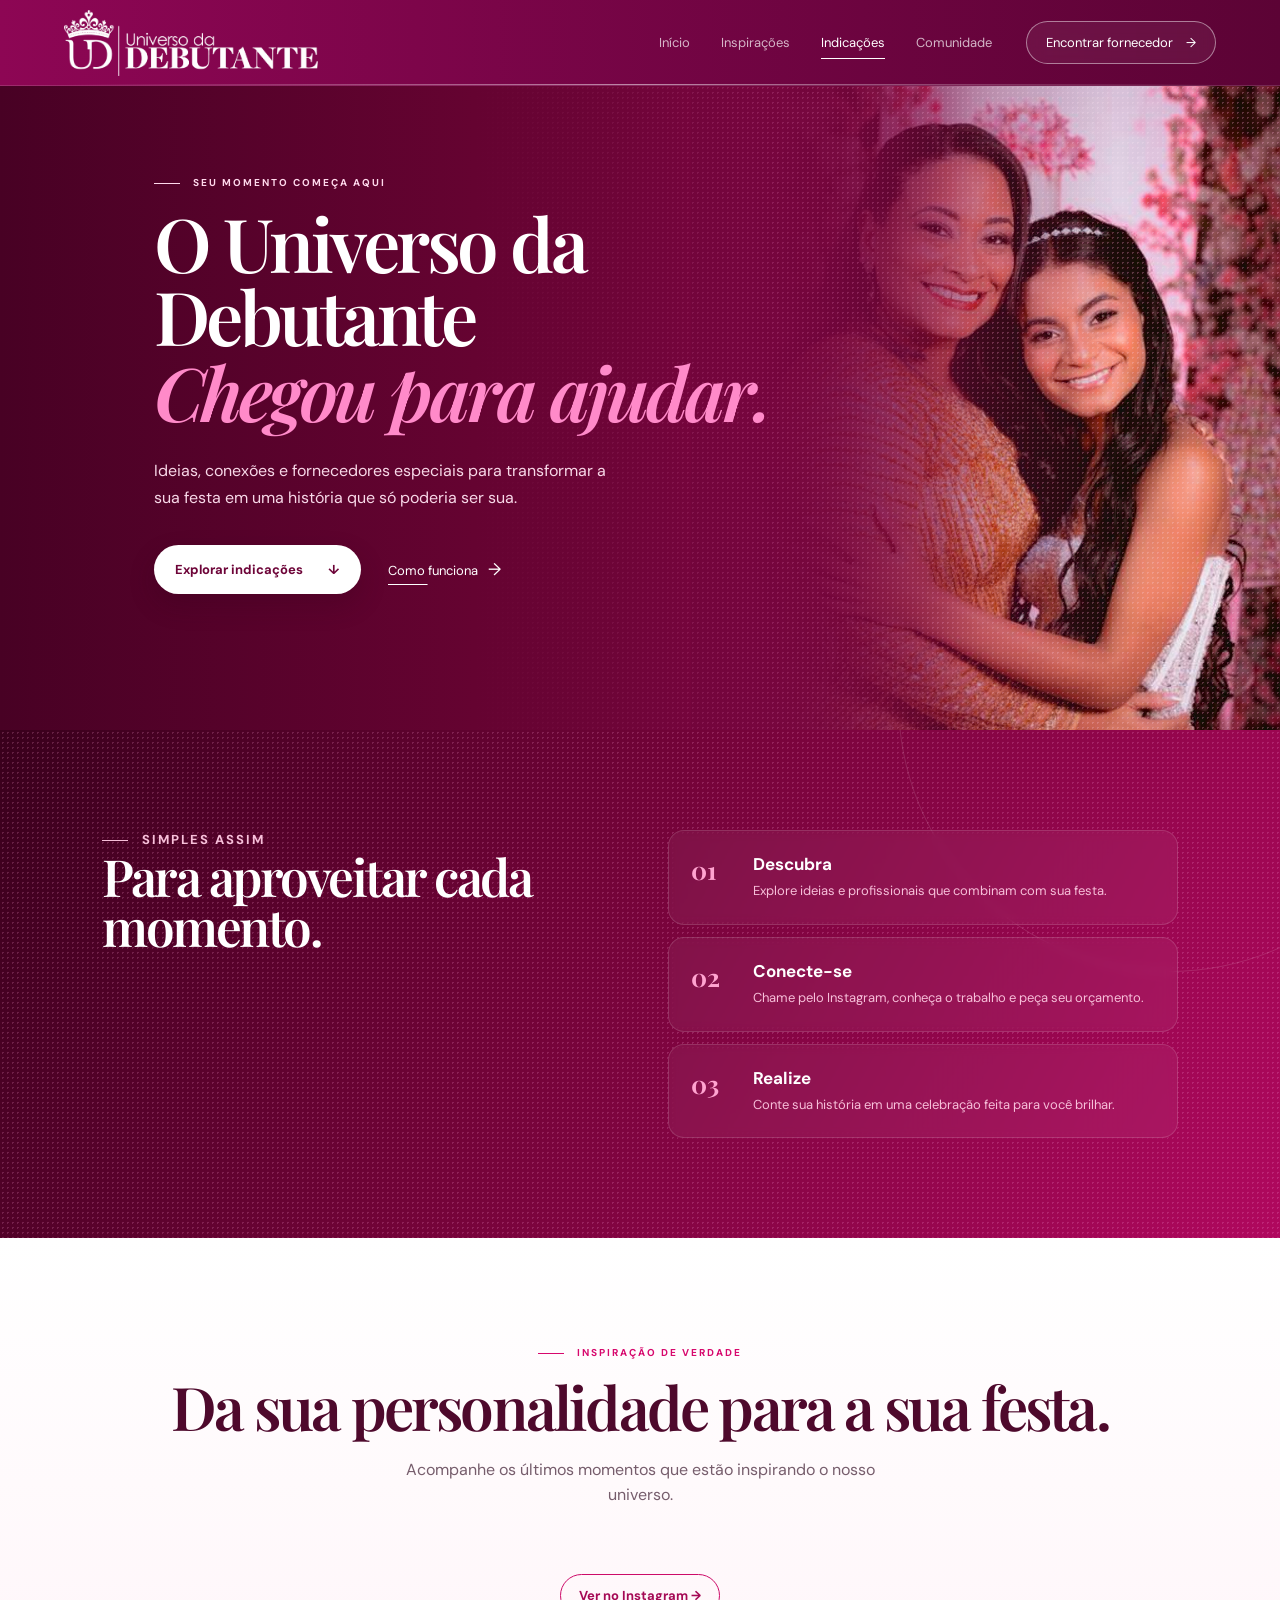
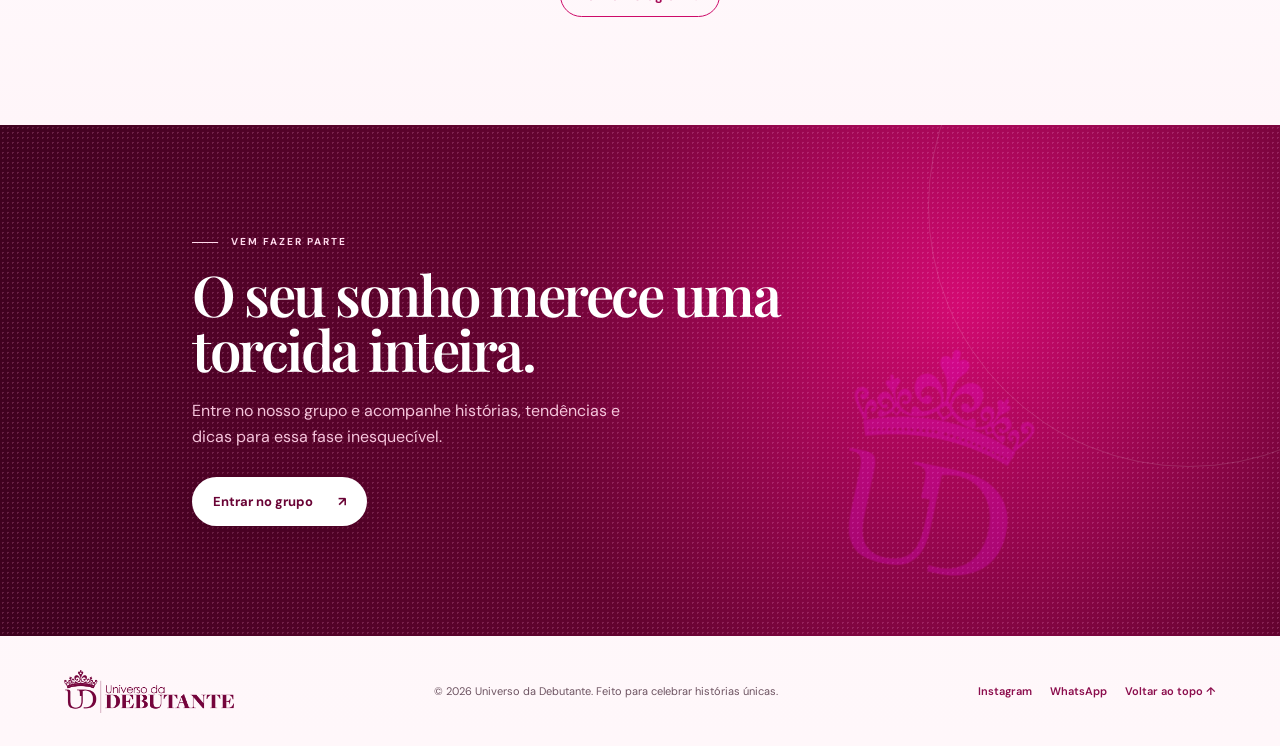
==== index.html @ 63e98a69 "Leave description blank instead of repeating the benefit text Suppliers without a filled-in Descriçã" ====
<!doctype html>
<html lang="pt-BR">
  <head>
    <meta charset="UTF-8" />
    <meta name="viewport" content="width=device-width, initial-scale=1.0" />
    <meta name="description" content="O lugar para planejar, celebrar e viver seus 15 anos." />
    <title>Universo da Debutante | Seus 15 do seu jeito</title>
    <link rel="preconnect" href="https://fonts.googleapis.com" />
    <link rel="preconnect" href="https://fonts.gstatic.com" crossorigin />
    <link href="https://fonts.googleapis.com/css2?family=DM+Sans:wght@400;500;600;700&family=Playfair+Display:ital,wght@0,600;0,700;1,600&display=swap" rel="stylesheet" />
    <link rel="stylesheet" href="style.css?v=2" />
    <link rel="stylesheet" href="cards.css" />
    <link rel="stylesheet" href="logos.css" />
    <link rel="stylesheet" href="card-refinement.css" />
    <link rel="stylesheet" href="card-fix.css" />
    <link rel="stylesheet" href="brand-logo.css?v=2" />
    <link rel="stylesheet" href="hero-photo.css" />
    <link rel="stylesheet" href="hero-photo-refinement.css" />
    <link rel="stylesheet" href="hero-photo-blend.css" />
    <link rel="stylesheet" href="supplier-seals.css?v=4" />
    <link rel="stylesheet" href="enhancements.css?v=1" />
    <link rel="stylesheet" href="modern.css?v=1" />
    <link rel="stylesheet" href="access-gate.css?v=2" />
    <link rel="stylesheet" href="mobile-fix.css?v=2" />
  </head>
  <body>
    <header class="topbar">
      <a class="brand brand-image" href="#inicio" aria-label="Universo da Debutante - início"><img src="assets/brand/logo-header.png" alt="Universo da Debutante" /></a>
      <button class="menu-button" aria-label="Abrir menu" aria-expanded="false">☰</button>
      <nav aria-label="Navegação principal">
        <a href="#inicio">Início</a><a href="#inspiracoes">Inspirações</a><a class="active" href="#indicacoes">Indicações</a><a href="#comunidade">Comunidade</a>
      </nav>
      <a class="header-cta" href="#indicacoes">Encontrar fornecedor <span>→</span></a>
    </header>

    <main>
      <section id="inicio" class="hero">
        <div class="hero-glow glow-one"></div><div class="hero-glow glow-two"></div>
        <div class="hero-copy">
          <p class="eyebrow" data-text="Selo acima do título"><span></span> seu momento começa aqui</p>
          <h1><span data-text="Título principal">O Universo da Debutante</span> <em data-text="Destaque do título">Chegou para ajudar.</em></h1>
          <p class="hero-text" data-text="Subtítulo">Ideias, conexões e fornecedores especiais para transformar a sua festa em uma história que só poderia ser sua.</p>
          <div class="hero-actions"><a class="button button-light" href="#indicacoes" data-text="Botão principal">Explorar indicações <span>↓</span></a><a class="text-link" href="#como-funciona" data-text="Link secundário">Como funciona <span>→</span></a></div>
        </div>
        <div class="hero-photo" role="img" aria-label="Debutante em sua celebração de 15 anos"></div>
      </section>

      <section id="indicacoes" class="directory section">
        <div class="section-heading"><p class="eyebrow pink" data-text="Selo indicações"><span></span> indicações especiais</p><h2 data-text="Título de indicações">Seu Dream Team começa aqui.</h2></div>
        <p class="section-intro" data-text="Subtítulo de indicações">Uma curadoria feita com o carinho de quem sabe que cada detalhe importa no seu grande dia.</p>
        <div class="directory-tools">
          <label class="search"><span>⌕</span><input id="search" type="search" data-placeholder="Texto de busca" placeholder="Busque por serviço ou fornecedor" /></label>
          <div class="filter-wrap"><button id="filterToggle" class="filter-button" type="button" aria-expanded="false">Filtrar <span>⌄</span></button><div id="filters" class="filters" aria-label="Filtros de categorias"></div></div>
        </div>
        <div class="results-bar"><span id="resultCount">0 fornecedores encontrados</span><button id="clearFilters" type="button">Limpar filtros</button></div>
        <div id="supplierGrid" class="supplier-grid"></div>
        <div id="emptyState" class="empty-state" hidden><span>♡</span><h3>Nenhum fornecedor por aqui</h3><p>Tente outra busca ou retire os filtros.</p></div>
      </section>

      <section id="como-funciona" class="how section-dark">
        <div><p class="eyebrow" data-text="Selo como funciona"><span></span> simples assim</p><h2 data-text="Título como funciona">Para aproveitar cada momento.</h2></div>
        <ol><li><b>01</b><div><h3 data-text="Passo 1 título">Descubra</h3><p data-text="Passo 1 texto">Explore ideias e profissionais que combinam com sua festa.</p></div></li><li><b>02</b><div><h3 data-text="Passo 2 título">Conecte-se</h3><p data-text="Passo 2 texto">Chame pelo Instagram, conheça o trabalho e peça seu orçamento.</p></div></li><li><b>03</b><div><h3 data-text="Passo 3 título">Realize</h3><p data-text="Passo 3 texto">Conte sua história em uma celebração feita para você brilhar.</p></div></li></ol>
      </section>

      <section id="inspiracoes" class="inspiration section"><p class="eyebrow pink" data-text="Selo inspirações"><span></span> inspiração de verdade</p><h2 data-text="Título inspirações">Da sua personalidade para a sua festa.</h2><p class="instagram-note" data-text="Texto inspirações">Acompanhe os últimos momentos que estão inspirando o nosso universo.</p><div id="instagramFeed" class="instagram-feed" aria-live="polite"></div><a class="instagram-follow" data-link="Instagram URL" href="https://instagram.com/universodadebutante" target="_blank" rel="noreferrer" data-text="Botão inspirações">Ver no Instagram →</a></section>

      <section id="comunidade" class="community"><div><p class="eyebrow" data-text="Selo comunidade"><span></span> vem fazer parte</p><h2 data-text="Título comunidade">O seu sonho merece uma torcida inteira.</h2><p data-text="Texto comunidade">Entre no nosso grupo e acompanhe histórias, tendências e dicas para essa fase inesquecível.</p><a class="button button-light" data-link="Link do grupo" href="https://chat.whatsapp.com/KUmp4EJz16D79jWaVx7EZL" target="_blank" rel="noreferrer" data-text="Botão comunidade">Entrar no grupo <span>↗</span></a></div><div class="community-mark"><img src="assets/brand/ud-symbol.png" alt="UD" /></div></section>
    </main>
    <footer><a class="brand brand-image-footer" href="#inicio"><img src="assets/brand/logo-dark.png" alt="Universo da Debutante" /></a><p data-text="Texto rodapé">© 2026 Universo da Debutante. Feito para celebrar histórias únicas.</p><div class="footer-contact"><a data-link="Instagram URL" href="https://instagram.com/universodadebutante" target="_blank" rel="noreferrer">Instagram</a><a data-link="WhatsApp contato" href="#" target="_blank" rel="noreferrer">WhatsApp</a><a href="#inicio" data-text="Voltar ao topo">Voltar ao topo ↑</a></div></footer>
    <script src="instagram-assets.js?v=1"></script>
    <script src="script.js?v=20"></script>
    <script src="visual-assets.js?v=6"></script>
  </body>
</html>
---- style.css ----
:root{--wine:#4b0529;--plum:#76043f;--pink:#e91685;--hot:#ff3198;--blush:#fff4f8;--ink:#260d1d;--muted:#765d6c;--line:#eadbe2}*{box-sizing:border-box}html{scroll-behavior:smooth}body{margin:0;color:var(--ink);font-family:"DM Sans",sans-serif;background:#fff}.topbar{height:76px;display:flex;align-items:center;justify-content:space-between;padding:0 clamp(22px,5vw,76px);position:absolute;z-index:2;top:0;width:100%;color:#fff;background:linear-gradient(90deg,#8d0654,#5c0335);border-bottom:1px solid #ffffff25}nav{display:flex;gap:31px;margin-left:auto;margin-right:34px}nav a,.header-cta{color:#fff;text-decoration:none;font-size:13px}nav a{opacity:.7}nav .active,nav a:hover{opacity:1}.header-cta{border:1px solid #ffffff75;padding:11px 16px;border-radius:40px}.header-cta span{padding-left:10px}.menu-button{display:none}.hero{min-height:675px;position:relative;overflow:hidden;padding:176px clamp(22px,12vw,190px) 88px;color:#fff;background:radial-gradient(circle at 83% 30%,#b60062 0%,#78023d 30%,#430322 70%)}.hero:before,.section-dark:before,.community:before{content:"";position:absolute;inset:0;opacity:.2;background-image:radial-gradient(#ff99cb 1px,transparent 1px);background-size:5px 5px;mix-blend-mode:screen}.hero-copy{position:relative;z-index:1;max-width:570px}.eyebrow{margin:0 0 18px;text-transform:uppercase;letter-spacing:2px;font-size:10px;font-weight:700;color:#ffd9ec}.eyebrow span{width:26px;border-top:1px solid currentColor;display:inline-block;vertical-align:middle;margin-right:9px}.hero h1,h2{font-family:"Playfair Display",serif;font-size:clamp(45px,5.5vw,76px);font-weight:600;line-height:.98;letter-spacing:-2.5px;margin:0}.hero h1 em,h2 em{font-weight:600;color:#ff8ac9}.hero-text{max-width:430px;font-size:16px;line-height:1.7;margin:28px 0 33px;color:#f8d8e8}.hero-actions{display:flex;align-items:center;gap:27px}.button{display:inline-flex;gap:25px;align-items:center;justify-content:space-between;text-decoration:none;border-radius:3px;padding:15px 19px;font-size:13px;font-weight:700}.button-light{color:#6d0438;background:#fff}.text-link{color:#fff;font-size:13px;text-decoration:none}.text-link span{font-size:17px;margin-left:7px}.hero-art{position:absolute;right:11vw;top:126px;width:355px;height:380px;transform:rotate(-5deg)}.frame{position:absolute;border:1px solid #ffa3d1;transform:rotate(7deg)}.frame-back{inset:55px 54px 30px 43px;background:#b0075b55}.frame-front{inset:22px 20px 63px 87px;background:linear-gradient(135deg,#ff96ccaa,#851143aa);display:flex;flex-direction:column;align-items:center;justify-content:center;box-shadow:18px 18px #3b042766}.frame-front span{font-family:"Playfair Display";font-size:111px;line-height:.8}.frame-front small{text-transform:uppercase;letter-spacing:2px;font-size:8px;margin-top:21px}.crown{position:absolute;right:-16px;top:-29px;font-size:91px;color:#ffcae4;transform:rotate(9deg)}.star{position:absolute;color:#fff3fa;font-size:25px}.s1{top:0;left:9px}.s2{bottom:0;right:25px;font-size:18px}.s3{top:80px;right:-40px;font-size:13px}.hero-glow{position:absolute;border-radius:50%;filter:blur(15px);opacity:.5}.glow-one{width:320px;height:320px;background:#f60091;right:5%;bottom:-180px}.glow-two{width:210px;height:210px;border:1px solid #ffb9df;right:26%;top:115px}.scroll-hint{position:absolute;bottom:25px;left:50%;color:#ffe0ef;text-decoration:none;font-size:10px;text-transform:uppercase;letter-spacing:1px;transform:translateX(-50%)}.scroll-hint span{display:block;text-align:center;font-size:19px;margin-top:6px}.section{padding:108px clamp(22px,8vw,130px)}.directory{background:var(--blush)}.section-heading{display:inline-block}.pink{color:#d7086d}.directory h2,.inspiration h2{font-size:clamp(38px,4.7vw,62px);color:#4e092c}.directory h2 em,.inspiration h2 em{color:#e20a76}.section-intro{max-width:320px;float:right;margin:31px 7vw 0 30px;color:var(--muted);font-size:15px;line-height:1.6}.directory-tools{clear:both;padding-top:55px;display:flex;gap:12px}.search{background:#fff;border:1px solid var(--line);display:flex;align-items:center;padding:0 15px;gap:10px;flex:1;max-width:580px;border-radius:3px}.search span{font-size:25px;color:#9d7589}.search input{font:14px "DM Sans";border:0;outline:0;width:100%;padding:17px 0;background:transparent}.filter-button{padding:0 18px;height:100%;min-height:54px;border:1px solid var(--line);background:#fff;font:700 13px "DM Sans";color:var(--ink);border-radius:3px;cursor:pointer}.filter-button span{margin-left:16px}.filter-wrap{position:relative}.filters{display:none;position:absolute;z-index:2;right:0;top:62px;width:260px;padding:12px;background:#fff;border:1px solid var(--line);box-shadow:0 12px 30px #5a163533}.filters.open{display:grid;grid-template-columns:1fr 1fr}.filters button{border:0;background:transparent;text-align:left;font:12px "DM Sans";padding:9px;cursor:pointer;color:var(--muted)}.filters button.selected{color:#d7086d;font-weight:700}.results-bar{display:flex;justify-content:space-between;margin:27px 0 19px;font-size:12px;color:var(--muted)}.results-bar button{border:0;background:none;font:inherit;color:#d7086d;cursor:pointer}.supplier-grid{display:grid;grid-template-columns:repeat(3,1fr);gap:15px}.supplier-card{min-height:256px;padding:23px;background:#fff;border:1px solid #f0e6eb;position:relative;transition:transform .2s,box-shadow .2s}.supplier-card:hover{transform:translateY(-4px);box-shadow:0 15px 30px #6d14301a}.supplier-top{display:flex;justify-content:space-between;gap:8px}.category{font-size:10px;text-transform:uppercase;letter-spacing:1.2px;color:#b51162;font-weight:700}.rating{font-size:11px;color:#765d6c}.supplier-card h3{font-family:"Playfair Display";font-size:24px;line-height:1.05;margin:22px 0 11px}.benefit{font-size:13px;color:#765d6c;line-height:1.45;margin:0}.benefit b{color:#d7086d}.card-bottom{position:absolute;bottom:20px;left:23px;right:23px;display:flex;align-items:center;justify-content:space-between;border-top:1px solid var(--line);padding-top:15px}.handle{font-size:11px;color:#765d6c}.card-action{font-size:11px;text-decoration:none;color:#8b0c4c;font-weight:700}.empty-state{text-align:center;padding:50px;color:var(--muted)}.empty-state span{font-size:36px;color:var(--pink)}.empty-state h3{font-family:"Playfair Display";font-size:25px;margin:10px}.section-dark{position:relative;overflow:hidden;padding:100px clamp(22px,8vw,130px);display:grid;grid-template-columns:1fr 1.1fr;gap:100px;color:#fff;background:linear-gradient(115deg,#510128,#96034b)}.section-dark h2{font-size:clamp(38px,4vw,57px)}.section-dark h2 em{color:#ff9fce}.how ol{margin:0;padding:0;list-style:none}.how li{display:flex;gap:24px;border-top:1px solid #ffffff33;padding:20px 0}.how b{font-family:"Playfair Display";font-size:25px;color:#ffa4d0}.how h3{margin:0 0 6px;font-size:16px}.how p{margin:0;color:#f7bfd9;font-size:13px;line-height:1.6}.inspiration{text-align:center}.inspiration h2{margin-bottom:50px}.mood-grid{display:grid;grid-template-columns:1.1fr .9fr 1fr;gap:14px;max-width:1100px;margin:auto}.mood-card{height:295px;padding:27px;text-align:left;display:flex;flex-direction:column;justify-content:flex-end;color:#fff;background:linear-gradient(20deg,#4e032a,#ef238b);position:relative;overflow:hidden}.mood-card:before{content:"";position:absolute;inset:14px;border:1px solid #ffffff57}.mood-card span,.mood-card strong{position:relative}.mood-card span{text-transform:uppercase;letter-spacing:1.3px;font-size:10px}.mood-card strong{font-family:"Playfair Display";font-size:28px;line-height:1.06;margin-top:10px}.two{background:linear-gradient(20deg,#9e064e,#ff9ac8)}.three{background:linear-gradient(20deg,#26001f,#a8045a)}.community{position:relative;overflow:hidden;padding:95px clamp(22px,15vw,230px);color:#fff;background:radial-gradient(circle at 75% 35%,#d30a72,#63032f 45%,#3d011e)}.community>div:first-child{position:relative;z-index:1;max-width:620px}.community h2{font-size:clamp(38px,4.4vw,62px)}.community h2 em{color:#ff9bcf}.community p:not(.eyebrow){color:#f6c5dc;max-width:465px;line-height:1.6;margin:22px 0 28px}.community-mark{position:absolute;right:16%;bottom:42px;font-size:170px;color:#ffffff20;line-height:.4;transform:rotate(12deg)}.community-mark small{display:block;font-size:11px;line-height:1.1;letter-spacing:1px;text-transform:uppercase}.community-mark strong{font:20px "Playfair Display";letter-spacing:0}footer{display:flex;align-items:center;justify-content:space-between;padding:30px clamp(22px,5vw,76px);color:#6d5361;font-size:11px}footer a:last-child{color:#8b0c4c;text-decoration:none}@media(max-width:760px){.topbar{height:63px;padding:0 20px}.topbar nav,.header-cta{display:none}.menu-button{display:block;border:0;background:transparent;color:#fff;font-size:23px}.hero{padding:135px 26px 85px;min-height:640px}.hero-art{opacity:.42;right:-40px;top:280px;width:280px}.hero h1{font-size:52px}.section{padding:73px 22px}.section-intro{float:none;margin:18px 0 0}.directory-tools{padding-top:34px}.supplier-grid{grid-template-columns:1fr}.section-dark{padding:70px 22px;grid-template-columns:1fr;gap:40px}.mood-grid{grid-template-columns:1fr}.mood-card{height:220px}.community{padding:70px 22px}.community-mark{right:5%;bottom:45px;font-size:100px}footer{gap:16px;align-items:flex-start;flex-direction:column}.filters{right:auto;left:0}.search input{min-width:0}}
---- cards.css ----
/* Cards verticais de fornecedores */
.supplier-grid{grid-template-columns:repeat(auto-fit,minmax(220px,1fr));gap:22px}.supplier-card{min-height:405px;padding:20px;display:flex;flex-direction:column;border:1px solid #efd9e4}.supplier-logo{width:100%;height:122px;margin:17px 0 19px;display:flex;flex-direction:column;align-items:center;justify-content:center;background:linear-gradient(135deg,#5d062f,#dc1778);color:#fff;position:relative;overflow:hidden}.supplier-logo:before{content:"";position:absolute;width:230px;height:230px;border:1px solid #ffffff3d;border-radius:50%}.supplier-logo span{font-family:"Playfair Display",serif;font-size:43px;line-height:1;z-index:1}.supplier-logo small{z-index:1;margin-top:8px;font-size:8px;text-transform:uppercase;letter-spacing:1.8px;opacity:.8}.supplier-card h3{margin:0 0 10px;font-size:25px}.supplier-card .benefit{min-height:38px}.card-actions{display:grid;grid-template-columns:1fr 1fr;gap:8px;margin-top:auto;padding-top:17px;border-top:1px solid var(--line)}.social-button{display:flex;align-items:center;justify-content:center;gap:5px;padding:10px 6px;border-radius:2px;text-decoration:none;font-size:10px;font-weight:700}.social-button span{font-size:15px;line-height:0}.instagram{background:#fff0f7;color:#a40955}.whatsapp{background:#e8f8f0;color:#087b4a}.social-button:hover{filter:brightness(.96)}
---- logos.css ----
.supplier-logo{height:136px;background:#fff;border-radius:50%;width:136px;margin:19px auto 22px;box-shadow:0 8px 20px #78103d24}.supplier-logo:before{display:none}.supplier-logo img{width:100%;height:100%;object-fit:cover;border-radius:50%;border:4px solid #d61674;position:absolute;inset:0;z-index:2}.supplier-logo span,.supplier-logo small{display:none}
---- card-refinement.css ----
.supplier-card{border-radius:16px;overflow:hidden;border-color:#edd9e2;box-shadow:0 8px 22px #5c10310d}.supplier-card:hover{box-shadow:0 16px 35px #5c10311f}.supplier-logo{width:132px;height:132px;margin:20px auto 24px;border-radius:50%;background:radial-gradient(circle at 30% 25%,#f751a8,#b0085f 55%,#5a062e);box-shadow:0 10px 20px #8b0d4d2b;overflow:visible}.supplier-logo:before{display:none}.supplier-logo span{font-size:42px;text-shadow:0 1px 0 #650332}.supplier-logo small{font:700 7px "DM Sans",sans-serif;letter-spacing:1.25px;opacity:.9}.supplier-seal{position:absolute;right:-5px;bottom:-3px;z-index:4;width:38px;height:38px;display:grid;place-items:center;border-radius:50%;border:3px solid #fff;background:#fff5f9;color:#a10851;font:700 11px "Playfair Display",serif;box-shadow:0 4px 10px #63043242}.supplier-card h3{font-size:26px}.benefit{display:flex;flex-direction:column;gap:4px;font-size:12px;line-height:1.45}.benefit b{font-size:10px;text-transform:uppercase;letter-spacing:.8px;color:#a30851}.benefit span{color:#755869}.card-actions{gap:10px;padding-top:16px}.social-button{min-height:42px;border-radius:9px;padding:9px 8px;background:#fff;border:1px solid #ebdce3;color:#5c2742;font-size:11px;box-shadow:none}.social-button span{display:grid;place-items:center;width:20px;height:20px;border-radius:50%;font-size:0;background:#fbe6f0;color:#b20b5a}.social-button span::before{content:"";display:block;width:12px;height:12px;background:currentColor;mask-repeat:no-repeat;mask-position:center;mask-size:contain}.instagram span::before{mask-image:url("data:image/svg+xml,%3Csvg xmlns='http://www.w3.org/2000/svg' viewBox='0 0 24 24'%3E%3Crect x='3' y='3' width='18' height='18' rx='5' fill='none' stroke='black' stroke-width='2.3'/%3E%3Ccircle cx='12' cy='12' r='4' fill='none' stroke='black' stroke-width='2.3'/%3E%3Ccircle cx='17.5' cy='6.8' r='1.3' fill='black'/%3E%3C/svg%3E")}.social-button em{font-style:normal}.whatsapp{color:#176847}.whatsapp span{background:#e0f4e9;color:#168251}.whatsapp span::before{mask-image:url("data:image/svg+xml,%3Csvg xmlns='http://www.w3.org/2000/svg' viewBox='0 0 24 24'%3E%3Cpath fill='black' d='M20.5 3.5A11 11 0 0 0 3.2 16.7L2 22l5.5-1.4A11 11 0 1 0 20.5 3.5ZM12 20a8 8 0 0 1-4.1-1.1l-.3-.2-3.2.8.8-3.1-.2-.3A8.1 8.1 0 1 1 12 20Zm4.4-5.8c-.2-.1-1.5-.7-1.7-.8-.2-.1-.4-.1-.5.1-.2.2-.6.8-.7.9-.1.2-.3.2-.5.1-1.4-.7-2.3-1.4-3.2-3.1-.2-.3.2-.3.6-1.1.1-.2 0-.4 0-.5l-.8-1.8c-.2-.4-.4-.3-.5-.3h-.5c-.2 0-.5.1-.7.4-.2.2-.9.9-.9 2.2s.9 2.6 1 2.8c.1.2 1.8 2.8 4.5 3.9 1.7.7 2.4.7 3.2.6.5-.1 1.5-.6 1.7-1.2.2-.6.2-1.1.1-1.2-.1-.1-.2-.2-.4-.3Z'/%3E%3C/svg%3E")}.social-button:hover{transform:translateY(-1px);filter:none;box-shadow:0 5px 12px #50102d12}
.supplier-card .card-actions { gap: 10px; padding-top: 17px; }
.supplier-card .social-button { align-items: center; border: 1px solid transparent; border-radius: 12px; font-size: 11px; font-weight: 700; gap: 8px; justify-content: center; letter-spacing: .01em; min-height: 46px; padding: 8px 10px; }
.supplier-card .social-button span { border-radius: 8px; flex: 0 0 24px; height: 24px; width: 24px; }
.supplier-card .social-button span::before { height: 15px; width: 15px; }
.supplier-card .social-button.instagram { background: #fff5f9; border-color: #f1d7e4; color: #9d1456; }
.supplier-card .social-button.instagram span { background: linear-gradient(135deg, #ff5a9d, #bd1264); color: #fff; box-shadow: 0 3px 8px rgba(190, 18, 98, .20); }
.supplier-card .social-button.whatsapp { background: #f1fbf6; border-color: #d8eee3; color: #13754d; }
.supplier-card .social-button.whatsapp span { background: #18a76a; color: #fff; box-shadow: 0 3px 8px rgba(22, 137, 82, .18); }
.supplier-card .social-button:hover { box-shadow: 0 8px 16px rgba(77, 18, 50, .10); transform: translateY(-2px); }
.supplier-card .social-button { gap: 7px; }
.supplier-card .social-button span { background: transparent !important; border-radius: 0; display: block; flex: 0 0 18px; height: 18px; position: relative; width: 18px; }
.supplier-card .social-button span::before { background-color: transparent; background-position: center; background-repeat: no-repeat; background-size: contain; height: 18px; mask-image: none !important; width: 18px; }
.supplier-card .social-button.instagram span::before { background-image: url("data:image/svg+xml,%3Csvg xmlns='http://www.w3.org/2000/svg' viewBox='0 0 24 24'%3E%3Crect x='3' y='3' width='18' height='18' rx='5' fill='%23c51a69'/%3E%3Ccircle cx='12' cy='12' r='4.1' fill='none' stroke='white' stroke-width='2'/%3E%3Ccircle cx='17.2' cy='6.9' r='1.15' fill='white'/%3E%3C/svg%3E"); }
.supplier-card .social-button.whatsapp span::before { background-image: url("data:image/svg+xml,%3Csvg xmlns='http://www.w3.org/2000/svg' viewBox='0 0 24 24'%3E%3Cpath fill='%2317a765' d='M12 2a10 10 0 0 0-8.6 15.1L2.2 21.8l4.8-1.2A10 10 0 1 0 12 2Zm0 17.9a7.9 7.9 0 0 1-4-1.1l-.3-.2-2.8.7.7-2.7-.2-.3A7.9 7.9 0 1 1 12 19.9Zm4.6-5.7c-.3-.1-1.6-.8-1.9-.9-.2-.1-.4-.1-.6.2l-.8 1c-.1.2-.3.2-.5.1-1.6-.8-2.6-1.8-3.3-3.3-.1-.2 0-.4.1-.5l.4-.5c.1-.2.1-.3 0-.5l-.8-1.8c-.2-.4-.4-.3-.6-.3h-.5c-.3 0-.6.1-.8.4-.2.3-1.1 1-1.1 2.5s1.1 3 1.2 3.2c.1.2 2.1 3.2 5 4.5 1.9.8 2.7.8 3.6.7.6-.1 1.7-.7 1.9-1.4.2-.7.2-1.3.1-1.4-.1-.1-.3-.2-.5-.3Z'/%3E%3C/svg%3E"); }
.supplier-logo.has-photo { background: #5b3026; overflow: hidden; }
.supplier-logo.has-photo > span, .supplier-logo.has-photo > small { display: none; }
.supplier-logo .supplier-photo { height: 100%; inset: 0; object-fit: cover; object-position: center 26%; position: absolute; width: 100%; z-index: 1; }
.supplier-logo.has-photo .supplier-seal { z-index: 5; }
.supplier-card .card-actions { display: grid; grid-template-columns: 1fr; gap: 9px; }
.supplier-card .social-button { border-radius: 13px; font-size: 12px; font-weight: 700; gap: 11px; justify-content: flex-start; letter-spacing: 0; min-height: 52px; padding: 10px 15px; }
.supplier-card .social-button span { flex: 0 0 27px; height: 27px; width: 27px; }
.supplier-card .social-button span::before { height: 27px; width: 27px; }
.supplier-card .social-button.instagram { background: radial-gradient(circle at 20% 50%, rgba(242, 56, 147, .13), transparent 46%), linear-gradient(100deg, #fff7fb, #fff 76%); border-color: #f1a9cf; color: #ce196d; }
.supplier-card .social-button.whatsapp { background: radial-gradient(circle at 20% 50%, rgba(18, 177, 105, .12), transparent 46%), linear-gradient(100deg, #f4fcf8, #fff 76%); border-color: #a9e0c6; color: #079253; }
.supplier-card .social-button.instagram span, .supplier-card .social-button.whatsapp span { box-shadow: none; }
.supplier-card .social-button.instagram span::before, .supplier-card .social-button.whatsapp span::before { background-size: 27px 27px; }
.supplier-card .social-button:hover { box-shadow: 0 9px 18px rgba(93, 16, 55, .12); transform: translateY(-2px); }
.supplier-logo.has-photo { overflow: visible; }
.supplier-logo.has-photo .supplier-photo { border-radius: 50%; }
.supplier-logo.has-supplier-logo .supplier-photo { object-position: center; }
.supplier-logo.has-photo .supplier-seal { bottom: -7px; right: -7px; }

/* Arte de contato enviada: mantém as duas metades como links independentes. */
.supplier-card .contact-art {
  position: relative;
  display: block;
  height: 64px;
  margin-top: auto;
  padding-top: 15px;
  overflow: hidden;
  border-top: 1px solid var(--line);
}
.supplier-card .contact-art img {
  display: block;
  width: 100%;
  height: 49px;
  object-fit: cover;
  object-position: center;
  border-radius: 10px;
}
.supplier-card .contact-art .social-button {
  position: absolute;
  top: 15px;
  height: 49px;
  min-height: 0;
  margin: 0;
  padding: 0;
  border: 0;
  background: transparent;
  box-shadow: none;
}
.supplier-card .contact-art .instagram { left: 0; width: 50%; }
.supplier-card .contact-art .whatsapp { right: 0; width: 50%; }
.supplier-card .contact-art .social-button:hover { box-shadow: inset 0 0 0 2px rgba(92, 16, 49, .18); transform: none; }

/* Botões de contato: versão compacta da arte aprovada */
.supplier-card .card-actions { grid-template-columns: repeat(2, minmax(0, 1fr)); gap: 8px; }
.supplier-card .social-button { border-radius: 11px; font-size: 10px; gap: 6px; justify-content: center; min-height: 44px; padding: 7px 6px; }
.supplier-card .social-button span { flex-basis: 19px; height: 19px; width: 19px; }
.supplier-card .social-button span::before { height: 19px; width: 19px; }
.supplier-card .social-button.instagram { background: radial-gradient(circle at 15% 50%, rgba(220, 20, 110, .12), transparent 62%), linear-gradient(100deg, #fff6fb, #fff); border-color: #efb3d0; color: #cf176d; }
.supplier-card .social-button.whatsapp { background: radial-gradient(circle at 15% 50%, rgba(9, 166, 91, .12), transparent 62%), linear-gradient(100deg, #f2fbf7, #fff); border-color: #b8e4ce; color: #079458; }
.supplier-card .social-button.instagram span::before, .supplier-card .social-button.whatsapp span::before { background-size: 19px 19px; }

/* A arte enviada é a aparência final; os links ficam somente como áreas clicáveis. */
.supplier-card .contact-art .social-button,
.supplier-card .contact-art .social-button.instagram,
.supplier-card .contact-art .social-button.whatsapp {
  background: transparent !important;
  border: 0 !important;
  box-shadow: none !important;
  min-height: 49px !important;
  padding: 0 !important;
}
.supplier-card .contact-art .social-button::before,
.supplier-card .contact-art .social-button::after,
.supplier-card .contact-art .social-button span { display: none !important; }
.supplier-card .contact-art .social-button {
  transition: background .22s ease, box-shadow .22s ease, transform .22s ease;
}
.supplier-card .contact-art .social-button:hover {
  transform: translateY(-2px);
}
.supplier-card .contact-art .social-button.instagram:hover {
  background: rgba(210, 21, 108, .12) !important;
  box-shadow: inset 0 0 0 1px rgba(210, 21, 108, .34), 0 6px 13px rgba(154, 19, 76, .16) !important;
}
.supplier-card .contact-art .social-button.whatsapp:hover {
  background: rgba(7, 146, 83, .12) !important;
  box-shadow: inset 0 0 0 1px rgba(7, 146, 83, .34), 0 6px 13px rgba(14, 115, 69, .14) !important;
}

/* Movimento e brilho ao explorar o cartão inteiro. */
.supplier-card {
  transition: transform .24s ease, box-shadow .24s ease, border-color .24s ease;
  will-change: transform;
}
.supplier-card:hover {
  border-color: #e87aaa;
  box-shadow: 0 17px 33px rgba(105, 14, 59, .16);
  transform: translateY(-5px);
}

/* Ao entrar no card, a arte dos dois contatos responde junto. */
.supplier-card:hover {
  border-color: #edd9e2;
  box-shadow: 0 8px 22px #5c10310d;
  transform: none;
}
.supplier-card .contact-art img {
  transition: transform .22s ease;
}
.supplier-card:hover .contact-art img {
  filter: none;
  transform: none;
}
.supplier-card .contact-art:has(.instagram:hover) img {
  transform: scale(1.055);
  transform-origin: 25% 50%;
}
.supplier-card .contact-art:has(.whatsapp:hover) img {
  transform: scale(1.055);
  transform-origin: 75% 50%;
}
.supplier-card .contact-art .social-button:hover,
.supplier-card .contact-art .social-button.instagram:hover,
.supplier-card .contact-art .social-button.whatsapp:hover,
.supplier-card .contact-art .social-button:focus {
  background: transparent !important;
  border: 0 !important;
  box-shadow: none !important;
  outline: 0 !important;
  transform: none !important;
}

/* Cada metade da arte se torna um botão visual independente. */
.supplier-card .contact-art.split-art { overflow: visible; }
.supplier-card .contact-art.split-art img { display: none; }
.supplier-card .contact-art.split-art .social-button {
  background: transparent !important;
  border: 0 !important;
  box-shadow: none !important;
  height: 49px !important;
  min-height: 49px !important;
  top: 15px !important;
  width: 46% !important;
  transform: none !important;
  transition: transform .2s ease !important;
}
.supplier-card .contact-art.split-art .social-button.instagram {
  left: 2% !important;
  transform-origin: right center !important;
}
.supplier-card .contact-art.split-art .social-button.whatsapp {
  right: 2% !important;
  transform-origin: left center !important;
}
.supplier-card .contact-art.split-art .social-button.instagram:hover,
.supplier-card .contact-art.split-art .social-button.whatsapp:hover {
  box-shadow: none !important;
  transform: scale(1.035) !important;
  z-index: 3;
}
.supplier-card .contact-art.split-art .social-button .contact-piece {
  display: block !important;
  height: 49px !important;
  object-fit: fill;
  width: 100% !important;
}
---- card-fix.css ----
.supplier-logo span{display:block}.supplier-logo small{display:block}.supplier-logo{overflow:visible}
---- brand-logo.css ----
.brand-image{display:block;width:254px;height:66px}
.brand-image img{display:block;width:100%;height:100%;object-fit:contain}
.brand-image-footer{display:block;width:170px;height:50px}
.brand-image-footer img{display:block;width:100%;height:100%;object-fit:contain}
.access-brand-link{display:block;width:min(100%,300px);margin:0 auto 30px}
.access-brand{display:block;height:auto;width:100%}
@media(max-width:760px){
  .brand-image{width:165px;height:50px}
  .brand-image-footer{width:150px;height:44px}
}
---- hero-photo.css ----
.hero{background:linear-gradient(90deg,#4a0326 0%,#71043a 48%,#aa0759 100%)}.hero-photo{position:absolute;z-index:0;inset:0 0 0 auto;width:min(46vw,690px);background-image:linear-gradient(90deg,#72043b 0%,#72043bcc 9%,#72043b22 42%,#72043b00 100%),linear-gradient(0deg,#4a03265c,#4a032600 44%),url("assets/hero/debutante-banner.jpg");background-size:100% 100%,100% 100%,cover;background-position:center,center,center 20%;background-repeat:no-repeat}.hero-copy{z-index:1}.hero .scroll-hint{z-index:1}@media(max-width:760px){.hero{background:linear-gradient(180deg,#4a0326 0%,#700339 58%,#a40754 100%)}.hero-photo{width:100%;height:46%;top:auto;opacity:.42;background-image:linear-gradient(0deg,#700339 0%,#70033999 28%,#70033911 100%),url("assets/hero/debutante-banner.jpg");background-size:100% 100%,cover;background-position:center,center 20%}.hero-copy{padding-bottom:150px}}
---- hero-photo-refinement.css ----
.hero-photo{top:76px;height:calc(100% - 76px);background-image:linear-gradient(0deg,#4a03263d,#4a032600 50%),url("assets/hero/debutante-banner.jpg");background-size:100% 100%,cover;background-position:center,center 20%}.hero:after{content:"";position:absolute;z-index:1;inset:76px 0 0;pointer-events:none;background:linear-gradient(90deg,#4a0326 0%,#650331 42%,#8d06477d 58%,#8d06471a 72%,transparent 86%)}.hero-copy,.hero .scroll-hint{z-index:2}.topbar{z-index:3}.hero:before{z-index:1;pointer-events:none}@media(max-width:760px){.hero-photo{top:auto;height:46%;background-image:linear-gradient(0deg,#700339 0%,#70033999 28%,#70033911 100%),url("assets/hero/debutante-banner.jpg");background-size:100% 100%,cover}.hero:after{inset:0;background:linear-gradient(180deg,#4a0326 0%,#700339b3 60%,#70033900 100%)}}
---- hero-photo-blend.css ----
.hero-photo:after{content:"";position:absolute;inset:0;pointer-events:none;background:linear-gradient(90deg,#71043b 0%,#71043be8 11%,#71043b91 30%,#71043b32 50%,transparent 72%)}@media(max-width:760px){.hero-photo:after{background:linear-gradient(0deg,#700339 0%,#700339b8 26%,transparent 76%)}}
---- supplier-seals.css ----
.supplier-logo .supplier-seal{position:absolute!important;top:auto!important;left:auto!important;right:-7px!important;bottom:-7px!important;width:52px;height:52px;border:0;background:transparent;padding:0;object-fit:contain;box-shadow:0 5px 12px #41001d38;z-index:5}.supplier-logo .supplier-seal:not(img){align-items:center;background:#fff!important;border:3px solid #fff;box-sizing:border-box;border-radius:50%;color:#a30b57;display:flex;font:700 16px "Playfair Display",serif;justify-content:center;text-decoration:none}.supplier-logo .supplier-seal.seal-pink{background:#dd1977!important;color:#fff;border-color:#fff}.supplier-logo .supplier-seal:hover{transform:none}.supplier-seal-placeholder{display:none!important}
---- enhancements.css ----
.directory-tools{position:relative;z-index:20}.filter-wrap{z-index:30}.filters{z-index:40}.supplier-grid{position:relative;z-index:1;grid-template-columns:repeat(auto-fill,minmax(240px,1fr));justify-content:start}.supplier-card{border-radius:16px;overflow:hidden}.filter-button{display:flex;align-items:center;gap:12px}.filter-button span{margin-left:0}.filters{border-radius:12px}.instagram-note{max-width:530px;margin:-28px auto 34px;color:var(--muted);line-height:1.55}.instagram-feed{display:grid;grid-template-columns:repeat(3,1fr);gap:14px;max-width:1100px;margin:0 auto 26px}.instagram-card{height:250px;padding:24px;text-align:left;display:flex;flex-direction:column;justify-content:flex-end;text-decoration:none;color:#fff;position:relative;overflow:hidden;background:#6b073b}.instagram-card:before{content:"";position:absolute;inset:13px;border:1px solid #ffffff90;z-index:2}.instagram-card:after{content:"";position:absolute;inset:0;width:auto;height:auto;right:auto;top:auto;border-radius:0;background:linear-gradient(180deg,#3a001828 8%,#3a0018e8 92%);z-index:1;transition:none}.instagram-card-2,.instagram-card-3{background:#6b073b}.instagram-thumbnail{position:absolute;inset:0;width:100%;height:100%;object-fit:cover;border:0;border-radius:0;box-shadow:none;z-index:0}.instagram-card span,.instagram-card strong{position:relative;z-index:3}.instagram-card span{text-transform:uppercase;font-size:10px;letter-spacing:1px}.instagram-card strong{font:600 26px/1.08 "Playfair Display",serif;margin-top:12px}.instagram-follow{display:inline-block;color:#a50955;font-weight:700;text-decoration:none;font-size:13px}.instagram-widget{grid-column:1/-1;width:100%;height:430px;border:0}.community-mark{width:280px;height:260px;display:flex;align-items:center;justify-content:center}.community-mark img{width:100%;height:100%;object-fit:contain;mix-blend-mode:multiply;opacity:.22;filter:brightness(2) saturate(1.3)}.footer-contact{display:flex;gap:18px;align-items:center}.footer-contact a{color:#8b0c4c;text-decoration:none;font-weight:600}.footer-contact a:hover,.instagram-follow:hover{text-decoration:underline}
@media(max-width:760px){.topbar{position:fixed;background:#620331;backdrop-filter:blur(8px);z-index:10}.topbar nav{display:none}.topbar.menu-open nav{display:flex;position:absolute;top:63px;left:0;right:0;flex-direction:column;gap:0;margin:0;padding:10px 20px 18px;background:#620331;border-top:1px solid #ffffff24}.topbar.menu-open nav a{padding:13px 0;opacity:1}.hero{min-height:690px;padding-top:130px}.hero-photo{opacity:.62}.hero-copy{max-width:100%}.hero h1{font-size:clamp(43px,13vw,60px);letter-spacing:-1.8px}.hero-text{font-size:15px}.hero-actions{gap:18px;flex-wrap:wrap}.button{padding:14px 16px}.scroll-hint{bottom:17px;white-space:nowrap}.directory-tools{flex-direction:column}.search{max-width:none}.filter-wrap,.filter-button{width:100%}.filter-button{justify-content:space-between}.filters{left:0;right:0;top:60px;width:auto;grid-template-columns:1fr 1fr}.supplier-grid{grid-template-columns:1fr}.supplier-card{min-height:390px}.supplier-logo{height:126px}.section-heading{display:block}.directory h2,.inspiration h2,.community h2{letter-spacing:-1.4px}.instagram-note{margin:-20px auto 26px}.instagram-feed{grid-template-columns:1fr}.instagram-card{height:190px}.instagram-widget{height:350px}.community-mark{width:180px;height:180px;right:-25px;bottom:-20px}.community>div:first-child{max-width:100%}.footer-contact{flex-wrap:wrap;gap:12px 18px}}
---- modern.css ----
/* Direção visual: editorial romântico, brilho contemporâneo e movimento sutil. */
:root{--glass:rgba(255,255,255,.11);--glass-line:rgba(255,255,255,.24);--shadow-lg:0 28px 70px rgba(68,0,34,.2)}
body{background:linear-gradient(180deg,#fff 0%,#fff7fa 100%)}
.topbar{height:86px;transition:background .3s ease,backdrop-filter .3s ease}.topbar:after{content:"";position:absolute;inset:auto 5vw 0;height:1px;background:linear-gradient(90deg,transparent,#ffffff87,transparent)}
.topbar nav a{position:relative;transition:opacity .2s ease}.topbar nav a:after{content:"";position:absolute;left:0;right:0;bottom:-8px;height:1px;background:#fff;transform:scaleX(0);transition:transform .25s ease}.topbar nav a:hover:after,.topbar nav .active:after{transform:scaleX(1)}
.header-cta{padding:12px 19px;background:rgba(255,255,255,.06);backdrop-filter:blur(8px);transition:transform .25s ease,background .25s ease}.header-cta:hover{transform:translateY(-2px);background:rgba(255,255,255,.16)}
.hero{isolation:isolate;min-height:730px}.hero:before{opacity:.28}.hero:after{background:linear-gradient(90deg,#480124 0%,#650331 37%,#7d064271 59%,#8d064710 78%,transparent 100%)}.hero-glow{animation:float-glow 7s ease-in-out infinite}.glow-two{animation-delay:-3s}.hero-copy{max-width:620px}.hero h1{font-size:clamp(50px,5.8vw,82px);letter-spacing:-3.5px}.hero h1 span,.hero h1 em{display:block}.hero h1 em{margin-top:4px}.hero-text{font-size:16px;max-width:455px}.button-light{border-radius:999px;padding:16px 21px;box-shadow:0 11px 26px rgba(44,0,21,.22);transition:transform .25s ease,box-shadow .25s ease}.button-light:hover{transform:translateY(-3px);box-shadow:0 17px 34px rgba(44,0,21,.27)}.text-link{padding:10px 0;position:relative}.text-link:after{content:"";position:absolute;bottom:5px;left:0;width:100%;height:1px;background:#fff;transform-origin:left;transform:scaleX(.35);transition:transform .25s ease}.text-link:hover:after{transform:scaleX(1)}.scroll-hint{padding:9px 16px;border-radius:100px;background:#ffffff12;border:1px solid #ffffff24;backdrop-filter:blur(5px)}
.directory{position:relative;overflow:hidden;background:radial-gradient(circle at 85% 4%,#ffd8e968,transparent 28%),#fff6f9}.directory:before{content:"";position:absolute;width:420px;height:420px;border-radius:50%;background:#ffb4d84a;filter:blur(15px);right:-180px;bottom:-250px}.directory>*{position:relative}.section-heading h2{max-width:750px}.directory h2,.inspiration h2{letter-spacing:-2.8px}.directory-tools{margin-top:8px}.search,.filter-button{border-radius:14px;box-shadow:0 8px 24px #5f163011}.search{background:#ffffffd9;backdrop-filter:blur(10px)}.filter-button{background:#690335;color:#fff;border-color:#690335;transition:transform .2s ease,background .2s ease}.filter-button:hover{background:#98064f;transform:translateY(-2px)}.filters{border:0;box-shadow:var(--shadow-lg);padding:15px;border-radius:18px;background:#fffdfef5;backdrop-filter:blur(16px)}.filters button{border-radius:8px;padding:10px}.filters button:hover{background:#fff0f6;color:#c10765}.results-bar{border-top:1px solid #ead5df;padding-top:18px}
.supplier-card{background:#ffffffd9;box-shadow:0 12px 28px #5c103112;transition:transform .3s cubic-bezier(.2,.8,.2,1),box-shadow .3s ease,border-color .3s ease}.supplier-card:hover{transform:translateY(-8px);border-color:#f08abd;box-shadow:0 24px 45px #5c103126}.supplier-card:before{content:"";position:absolute;inset:0 0 auto;height:3px;background:linear-gradient(90deg,#ef4a9c,#94034e);opacity:0;transition:opacity .3s ease}.supplier-card:hover:before{opacity:1}.supplier-logo{transition:transform .35s cubic-bezier(.2,.8,.2,1),box-shadow .35s ease}.supplier-card:hover .supplier-logo{transform:scale(1.045) rotate(-3deg);box-shadow:0 16px 30px #8b0d4d42}.social-button{transition:background .2s ease,transform .2s ease,box-shadow .2s ease}.social-button:hover{transform:translateY(-2px);box-shadow:0 7px 13px #50102d14}.instagram:hover{background:#fff0f7}.whatsapp:hover{background:#e9f8ef}
.section-dark{background:linear-gradient(120deg,#39001c,#730338 44%,#b0085e);gap:8vw}.section-dark:after{content:"";position:absolute;width:540px;height:540px;border:1px solid #ffffff1f;border-radius:50%;right:-160px;top:-300px}.how ol{display:grid;gap:12px;position:relative;z-index:1}.how li{border:1px solid #ffffff24;border-radius:16px;padding:22px;background:#ffffff0b;backdrop-filter:blur(5px);transition:transform .25s ease,background .25s ease}.how li:hover{transform:translateX(8px);background:#ffffff14}.how b{min-width:38px}.how h3{font-size:17px}
.inspiration{background:linear-gradient(180deg,#fff 0%,#fff5f9 100%)}.instagram-card{border-radius:20px;box-shadow:0 14px 26px #7806381c;transition:transform .3s cubic-bezier(.2,.8,.2,1),box-shadow .3s ease}.instagram-card:after{content:"";position:absolute;width:180px;height:180px;border-radius:50%;right:-60px;top:-60px;background:#ffffff24;transition:transform .5s ease}.instagram-card:hover{transform:translateY(-7px) rotate(-1deg);box-shadow:0 24px 38px #7806382b}.instagram-card:hover:after{transform:scale(1.3)}.instagram-follow{border:1px solid #cd0b69;border-radius:999px;padding:12px 18px;margin-top:6px;transition:background .2s,color .2s}.instagram-follow:hover{background:#cd0b69;color:#fff;text-decoration:none}
.community{padding-top:110px;padding-bottom:110px}.community:after{content:"";position:absolute;width:520px;height:520px;border-radius:50%;border:1px solid #ffffff21;right:-170px;top:-180px}.community-mark{filter:drop-shadow(0 18px 28px #35001b33)}.community .button{position:relative;z-index:2}.community .button-light{color:#690335}.footer-contact a{transition:color .2s ease,transform .2s ease}.footer-contact a:hover{color:#e20a76;transform:translateY(-1px)}
@keyframes float-glow{0%,100%{transform:translate3d(0,0,0) scale(1)}50%{transform:translate3d(-18px,-12px,0) scale(1.08)}}
@media(max-width:760px){.topbar{height:68px}.topbar:after{display:none}.topbar.menu-open nav{top:68px;border-radius:0 0 18px 18px;box-shadow:0 18px 30px #2c001b55}.hero{min-height:730px}.hero h1{font-size:clamp(46px,14vw,64px);letter-spacing:-2.6px}.hero:after{background:linear-gradient(180deg,#4a0326 0%,#700339b0 58%,#70033900 100%)}.directory h2,.inspiration h2{letter-spacing:-2px}.supplier-card:hover{transform:none}.section-dark{gap:38px}.how li:hover{transform:none}.community{padding-top:84px;padding-bottom:84px}}
@media(prefers-reduced-motion:reduce){*,*:before,*:after{animation-duration:.01ms!important;animation-iteration-count:1!important;transition-duration:.01ms!important}}

/* Fotos dos posts: fade editorial para manter o texto sempre legível. */
.instagram-card:after{inset:0;width:auto;height:auto;right:auto;top:auto;border-radius:0;background:linear-gradient(180deg,rgba(52,0,28,.42) 0%,rgba(52,0,28,.76) 56%,rgba(52,0,28,.98) 100%);z-index:1;transform:none!important}
.instagram-card:hover:after{transform:none!important}
.instagram-card .instagram-thumbnail{opacity:.34;filter:saturate(.72) brightness(.9)}
---- access-gate.css ----
body:not(.suppliers-page) > main > #indicacoes { display: none !important; }
#accessGate[hidden],#supplierContent[hidden] { display: none !important; }
.access-gate { align-items: center; background: radial-gradient(circle at 78% 12%, rgba(242, 99, 177, .44), transparent 28%), linear-gradient(120deg, #4e002d 0%, #92004e 55%, #c4086b 100%); display: flex; justify-content: center; min-height: 100svh; overflow: hidden; padding: 28px; position: relative; }
.access-gate::before,.access-gate::after { border: 1px solid rgba(255,255,255,.26); border-radius: 50%; content: ""; height: 38rem; pointer-events: none; position: absolute; right: -14rem; top: -13rem; transform: rotate(-18deg); width: 38rem; }
.access-gate::after { height: 31rem; right: -11rem; top: -9rem; width: 31rem; }
.access-card { background: rgba(255,251,253,.97); border: 1px solid rgba(255,255,255,.7); border-radius: 28px; box-shadow: 0 28px 80px rgba(48,0,29,.38); color: #4f0932; max-width: 560px; padding: clamp(34px,6vw,58px); position: relative; text-align: center; width: min(100%,560px); }
.access-card .eyebrow { justify-content: center; margin-bottom: 14px; }.access-card h1 { font-family: 'Playfair Display', Georgia, serif; font-size: clamp(2.45rem,6vw,4.15rem); font-weight: 600; line-height: 1; margin: 0; }.access-card h1 em { color: #d41172; display: block; }.access-copy { color: #765166; line-height: 1.6; margin: 22px auto 25px; max-width: 410px; }.access-form { text-align: left; }.access-form label { color: #8b164e; display: block; font-size: .76rem; font-weight: 700; letter-spacing: .1em; margin: 0 0 8px; text-transform: uppercase; }.access-input-row { display: flex; gap: 10px; }.access-input-row input { background: #fff; border: 1px solid #e9c7d7; border-radius: 12px; color: #4f0932; flex: 1; font: inherit; min-width: 0; outline: none; padding: 14px 15px; }.access-input-row input:focus { border-color: #c60062; box-shadow: 0 0 0 4px rgba(198,0,98,.12); }.access-input-row .button { border: 0; border-radius: 12px; cursor: pointer; padding: 0 20px; white-space: nowrap; }.access-error { color: #b10d50; font-size: .88rem; margin: 13px 0 0; text-align: left; }.access-back { display: inline-flex; margin-top: 28px; }.suppliers-page .suppliers-directory { min-height: calc(100svh - 90px); padding-top: 154px; }.suppliers-page .topbar { background: rgba(80,0,46,.96); position: fixed; }
/* Cabeçalho dos fornecedores: reserva uma faixa fixa para a marca. */
.suppliers-page .suppliers-topbar { column-gap: 28px; }
.suppliers-page .suppliers-topbar .brand-image { flex: 0 0 254px; min-width: 254px; position: relative; z-index: 4; }
.suppliers-page .suppliers-topbar nav { min-width: 0; }
@media (max-width:1050px) { .suppliers-page .suppliers-topbar { column-gap:16px; }.suppliers-page .suppliers-topbar .brand-image { flex-basis:165px; min-width:165px; }.suppliers-page .suppliers-topbar nav { gap:18px; margin-right:16px; } }
@media (max-width:560px) { .access-gate { padding:16px; }.access-card { border-radius:22px; padding:34px 24px; }.access-input-row { flex-direction:column; }.access-input-row .button { min-height:52px; }.suppliers-page .suppliers-directory { padding-top:120px; } }
---- mobile-fix.css ----
/* Ajustes exclusivos para telas pequenas. */
html, body { max-width: 100%; overflow-x: hidden; }

img { max-width: 100%; }

@media (max-width: 760px) {
  .topbar { width: 100%; }

  .hero { min-height: 700px; padding: 118px 22px 132px; }
  .hero-copy { padding-bottom: 0; }
  .hero h1 { font-size: clamp(40px, 12.2vw, 56px); line-height: 1.01; letter-spacing: -2px; }
  .hero-text { font-size: 15px; line-height: 1.58; margin: 22px 0 26px; }
  .hero-actions { align-items: flex-start; flex-direction: column; gap: 8px; }
  .hero-actions .button { width: 100%; max-width: 285px; }
  .hero-photo { height: 39%; opacity: .48; }
  .scroll-hint { font-size: 9px; max-width: calc(100% - 32px); overflow: hidden; text-overflow: ellipsis; }

  .section, .community { padding-left: 18px; padding-right: 18px; }
  .suppliers-page .suppliers-directory { padding-top: 184px; }
  .directory-tools { gap: 10px; }
  .search { min-height: 52px; }
  .filter-button { min-height: 52px; }
  .filters { max-height: min(56vh, 370px); overflow-y: auto; }
  .results-bar { align-items: flex-start; gap: 12px; }
  .results-bar button { flex: 0 0 auto; text-align: right; }

  .supplier-grid { gap: 14px; }
  .supplier-card { min-height: 0; padding: 18px; }
  .supplier-logo { height: 118px; margin: 16px auto 18px; width: 118px; }
  .supplier-card h3 { font-size: 23px; line-height: 1.12; overflow-wrap: anywhere; }
  .supplier-card .contact-art { margin-top: 16px; }
  .supplier-card .contact-art img { height: auto; min-height: 44px; object-fit: fill; }

  /* Não usa os recortes de imagem nos links: eles alongavam em alguns celulares. */
  .supplier-card .contact-art.split-art {
    display: grid !important;
    grid-template-columns: repeat(2, minmax(0, 1fr));
    gap: 10px;
    height: auto;
    min-height: 64px;
    overflow: visible;
  }
  .supplier-card .contact-art.split-art .social-button {
    align-items: center !important;
    display: flex !important;
    height: 48px !important;
    justify-content: center !important;
    min-height: 48px !important;
    position: relative !important;
    top: auto !important;
    width: auto !important;
  }
  .supplier-card .contact-art.split-art .social-button.instagram {
    background: #fff4f8 !important;
    border: 1px solid #efb3d0 !important;
    left: auto !important;
  }
  .supplier-card .contact-art.split-art .social-button.whatsapp {
    background: #f2fbf7 !important;
    border: 1px solid #b8e4ce !important;
    right: auto !important;
  }
  .supplier-card .contact-art.split-art .social-button .contact-piece { display: none !important; }
  .supplier-card .contact-art.split-art .social-button::after { content: none !important; display: none !important; }
  .supplier-card .contact-art.split-art .social-button::before {
    display: inline-grid !important;
    background-position: center !important;
    background-repeat: no-repeat !important;
    background-size: contain !important;
    content: "" !important;
    height: 20px !important;
    margin-right: 6px;
    width: 20px !important;
  }
  .supplier-card .contact-art.split-art .social-button.instagram::before { background-image: url("data:image/svg+xml,%3Csvg xmlns='http://www.w3.org/2000/svg' viewBox='0 0 24 24'%3E%3Crect x='3' y='3' width='18' height='18' rx='5' fill='%23c51a69'/%3E%3Ccircle cx='12' cy='12' r='4.1' fill='none' stroke='white' stroke-width='2'/%3E%3Ccircle cx='17.2' cy='6.9' r='1.15' fill='white'/%3E%3C/svg%3E") !important; }
  .supplier-card .contact-art.split-art .social-button.whatsapp::before { background-image: url("data:image/svg+xml,%3Csvg xmlns='http://www.w3.org/2000/svg' viewBox='0 0 24 24'%3E%3Cpath fill='%23079458' d='M12 2a10 10 0 0 0-8.6 15.1L2.2 21.8l4.8-1.2A10 10 0 1 0 12 2Zm0 17.9a7.9 7.9 0 0 1-4-1.1l-.3-.2-2.8.7.7-2.7-.2-.3A7.9 7.9 0 1 1 12 19.9Zm4.6-5.7c-.3-.1-1.6-.8-1.9-.9-.2-.1-.4-.1-.6.2l-.8 1c-.1.2-.3.2-.5.1-1.6-.8-2.6-1.8-3.3-3.3-.1-.2 0-.4.1-.5l.4-.5c.1-.2.1-.3 0-.5l-.8-1.8c-.2-.4-.4-.3-.6-.3h-.5c-.3 0-.6.1-.8.4-.2.3-1.1 1-1.1 2.5s1.1 3 1.2 3.2c.1.2 2.1 3.2 5 4.5 1.9.8 2.7.8 3.6.7.6-.1 1.7-.7 1.9-1.4.2-.7.2-1.3.1-1.4-.1-.1-.3-.2-.5-.3Z'/%3E%3C/svg%3E") !important; }
  .supplier-card .contact-art.split-art .social-button .contact-label {
    display: block !important;
    font: 700 12px "DM Sans", sans-serif;
    letter-spacing: 0;
    white-space: nowrap;
  }
  .supplier-card .contact-art.split-art .social-button.instagram .contact-label { color: #c51a69; }
  .supplier-card .contact-art.split-art .social-button.whatsapp .contact-label { color: #079458; }

  .supplier-card .card-actions { grid-template-columns: repeat(2, minmax(0, 1fr)); }
  .supplier-card .social-button { min-width: 0; overflow: hidden; }
  .supplier-card .social-button em { overflow: hidden; text-overflow: ellipsis; white-space: nowrap; }

  .access-gate { min-height: 100dvh; padding: 16px; }
  .access-card { max-height: calc(100dvh - 32px); overflow-y: auto; padding: 28px 20px; }
  .access-card h1 { font-size: clamp(2rem, 10vw, 2.7rem); }

  .community-mark { pointer-events: none; }
  footer { padding-left: 18px; padding-right: 18px; }
}

@media (max-width: 380px) {
  .hero { min-height: 675px; padding-top: 104px; }
  .hero h1 { font-size: 39px; }
  .supplier-card { padding: 16px; }
  .supplier-card h3 { font-size: 21px; }
}
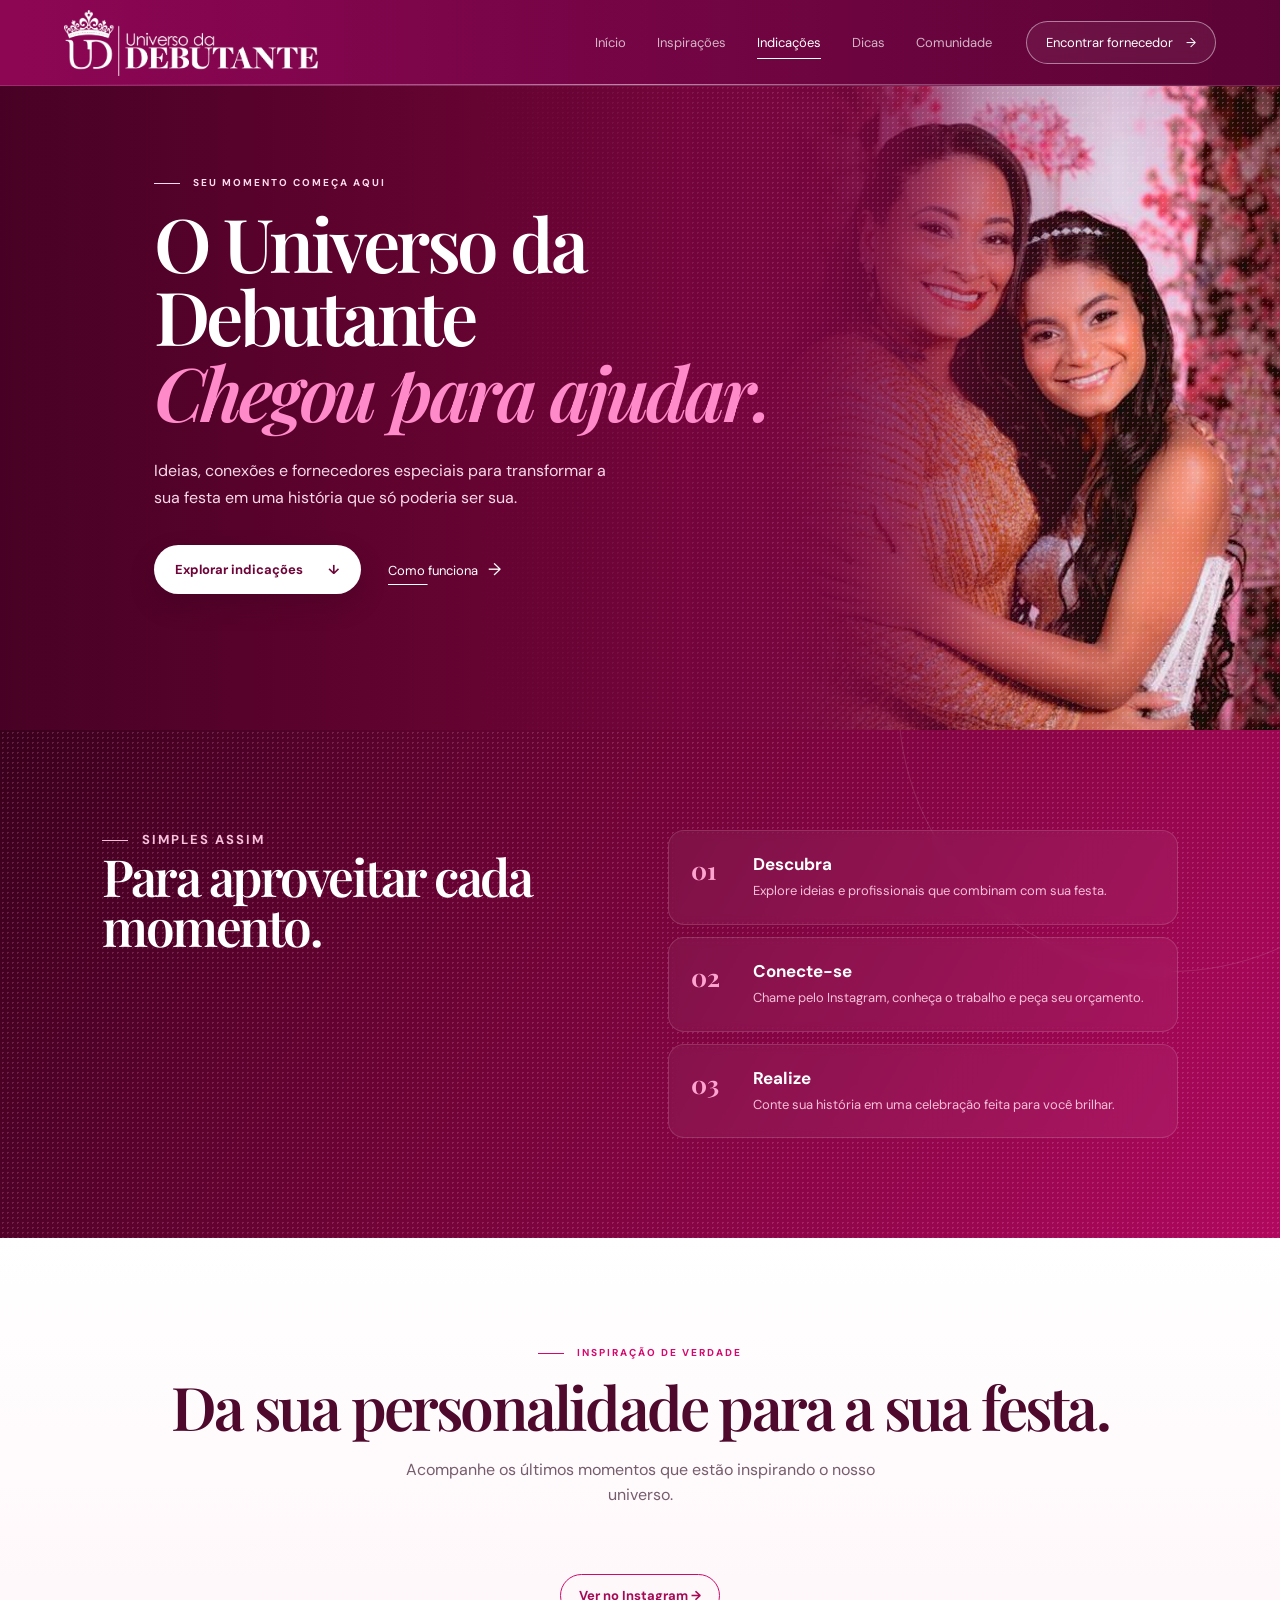
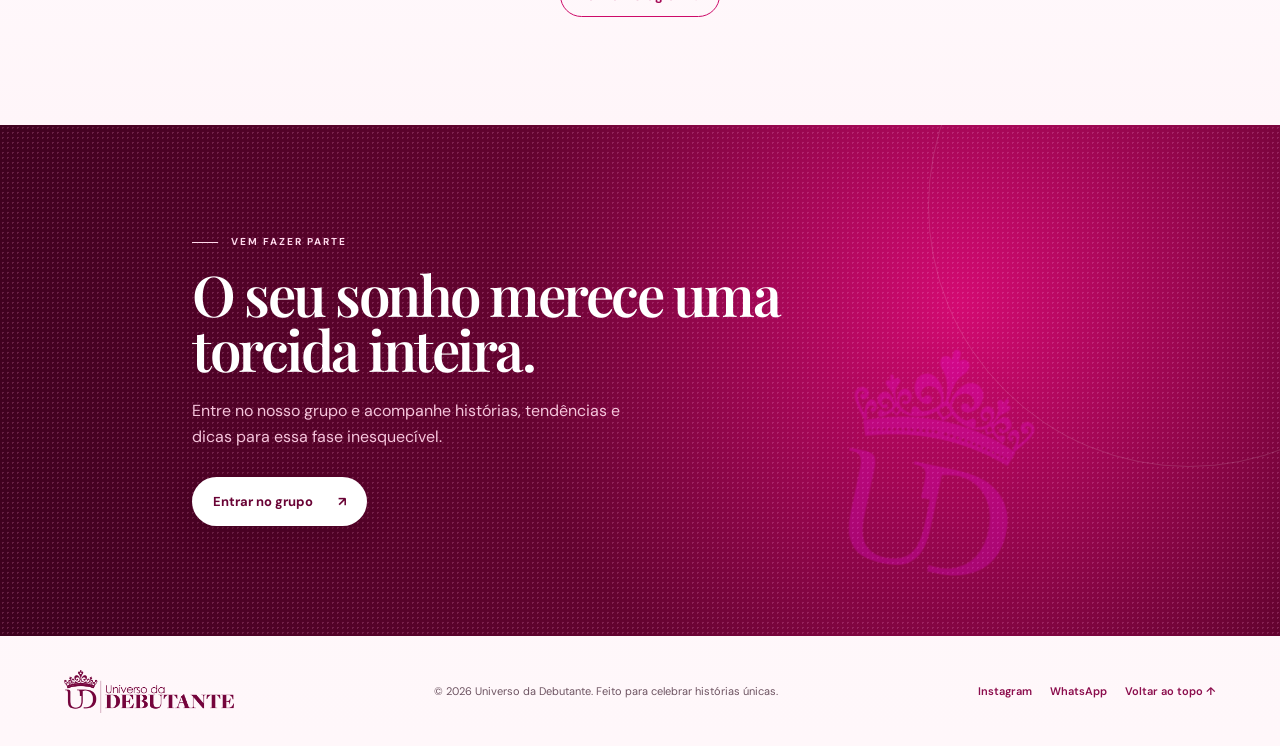
==== commit 4fb87b23: "Add a Dicas (tips) page, linked from the main nav Same format and copy as the accordion-style tips l" ====
--- a/index.html
+++ b/index.html
@@ -28,7 +28,7 @@
       <a class="brand brand-image" href="#inicio" aria-label="Universo da Debutante - início"><img src="assets/brand/logo-header.png" alt="Universo da Debutante" /></a>
       <button class="menu-button" aria-label="Abrir menu" aria-expanded="false">☰</button>
       <nav aria-label="Navegação principal">
-        <a href="#inicio">Início</a><a href="#inspiracoes">Inspirações</a><a class="active" href="#indicacoes">Indicações</a><a href="#comunidade">Comunidade</a>
+        <a href="#inicio">Início</a><a href="#inspiracoes">Inspirações</a><a class="active" href="#indicacoes">Indicações</a><a href="dicas.html">Dicas</a><a href="#comunidade">Comunidade</a>
       </nav>
       <a class="header-cta" href="#indicacoes">Encontrar fornecedor <span>→</span></a>
     </header>
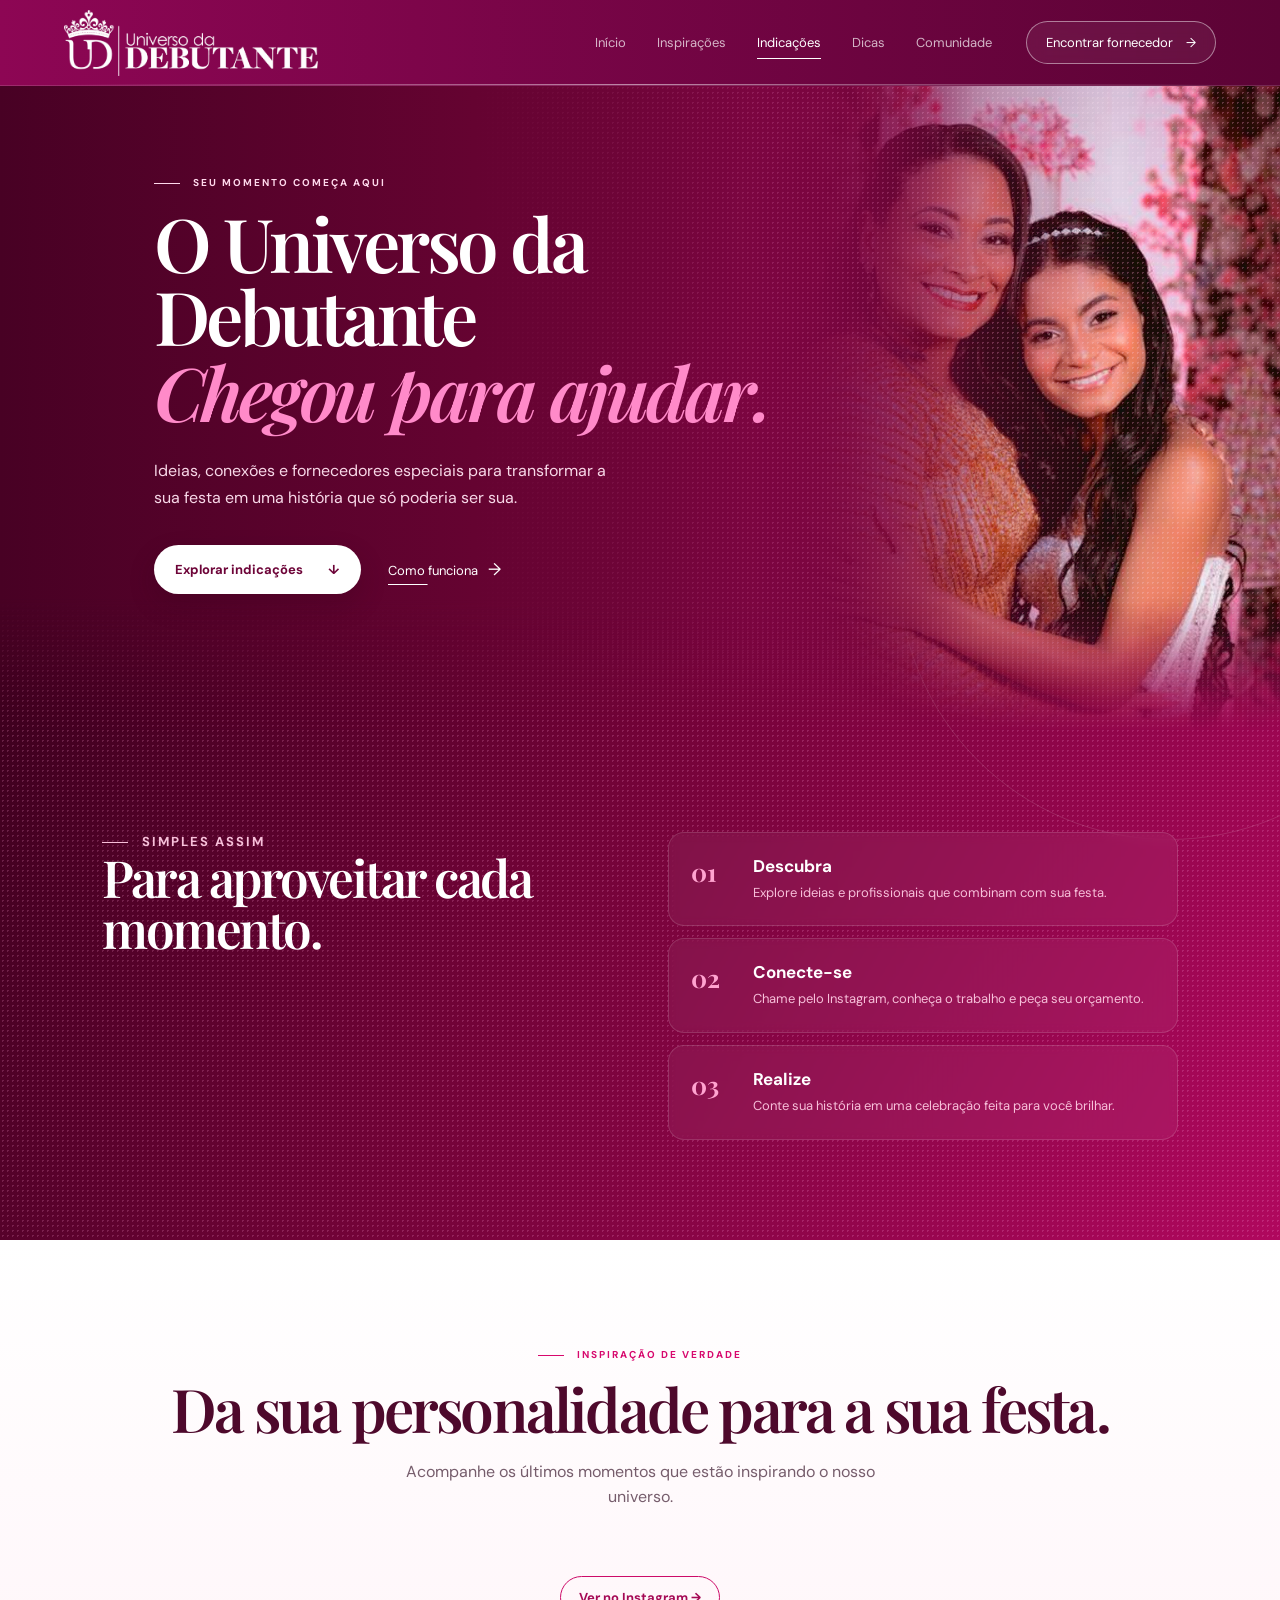
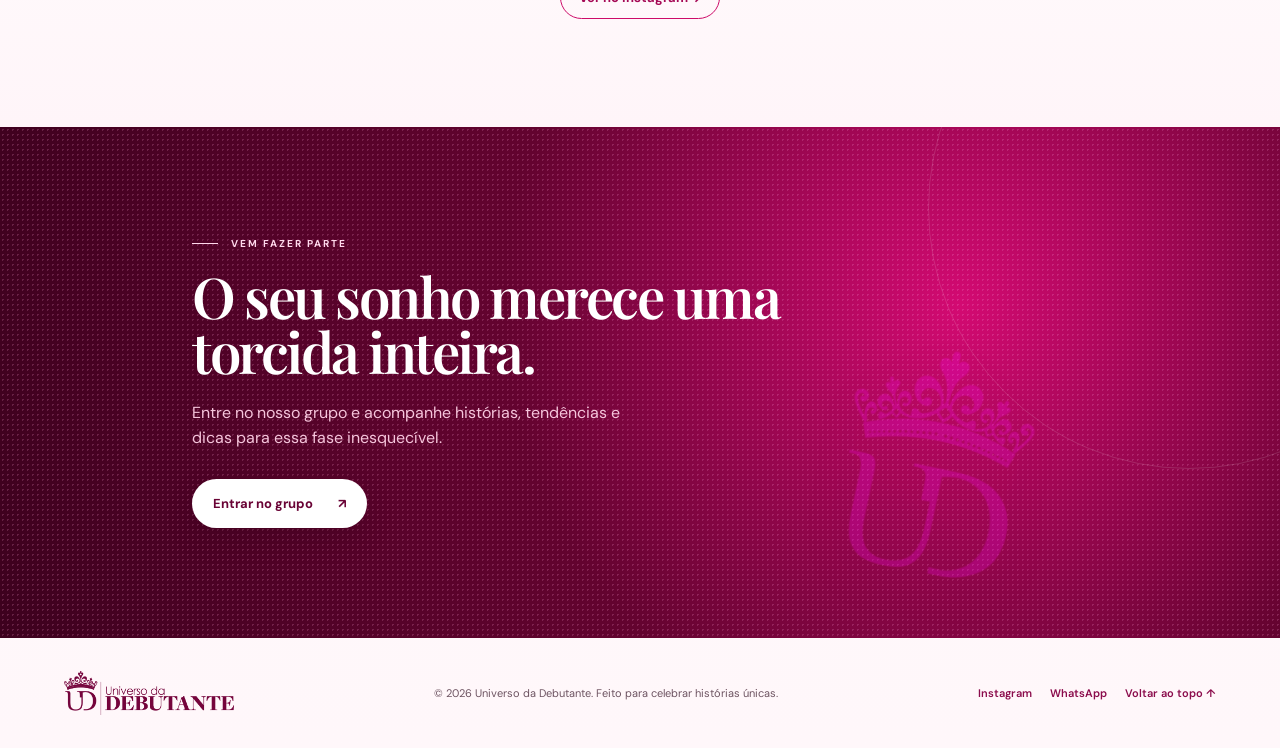
==== commit 58ac261c: "Blend hero photo into the background with soft fades The hero photo had a visible vertical edge on i" ====
--- a/index.html
+++ b/index.html
@@ -4,6 +4,7 @@
     <meta charset="UTF-8" />
     <meta name="viewport" content="width=device-width, initial-scale=1.0" />
     <meta name="description" content="O lugar para planejar, celebrar e viver seus 15 anos." />
+    <link rel="icon" type="image/png" href="assets/brand/ud-symbol.png" />
     <title>Universo da Debutante | Seus 15 do seu jeito</title>
     <link rel="preconnect" href="https://fonts.googleapis.com" />
     <link rel="preconnect" href="https://fonts.gstatic.com" crossorigin />
@@ -22,6 +23,7 @@
     <link rel="stylesheet" href="modern.css?v=1" />
     <link rel="stylesheet" href="access-gate.css?v=2" />
     <link rel="stylesheet" href="mobile-fix.css?v=2" />
+    <link rel="stylesheet" href="hero-photo-fade.css?v=2" />
   </head>
   <body>
     <header class="topbar">
@@ -68,7 +70,7 @@
     </main>
     <footer><a class="brand brand-image-footer" href="#inicio"><img src="assets/brand/logo-dark.png" alt="Universo da Debutante" /></a><p data-text="Texto rodapé">© 2026 Universo da Debutante. Feito para celebrar histórias únicas.</p><div class="footer-contact"><a data-link="Instagram URL" href="https://instagram.com/universodadebutante" target="_blank" rel="noreferrer">Instagram</a><a data-link="WhatsApp contato" href="#" target="_blank" rel="noreferrer">WhatsApp</a><a href="#inicio" data-text="Voltar ao topo">Voltar ao topo ↑</a></div></footer>
     <script src="instagram-assets.js?v=1"></script>
-    <script src="script.js?v=20"></script>
+    <script src="script.js?v=24"></script>
     <script src="visual-assets.js?v=6"></script>
   </body>
 </html>
--- a/hero-photo-fade.css
+++ b/hero-photo-fade.css
@@ -0,0 +1,25 @@
+.hero-photo{
+  -webkit-mask-image:linear-gradient(90deg,transparent 0%,rgba(0,0,0,.14) 9%,rgba(0,0,0,.5) 22%,rgba(0,0,0,.86) 36%,#000 48%);
+  mask-image:linear-gradient(90deg,transparent 0%,rgba(0,0,0,.14) 9%,rgba(0,0,0,.5) 22%,rgba(0,0,0,.86) 36%,#000 48%);
+}
+.hero{
+  z-index:1;
+  padding-bottom:138px;
+  margin-bottom:-134px;
+  -webkit-mask-image:linear-gradient(180deg,#000 0,#000 calc(100% - 134px),rgba(0,0,0,.8) calc(100% - 100px),rgba(0,0,0,.45) calc(100% - 62px),rgba(0,0,0,.16) calc(100% - 28px),transparent 100%);
+  mask-image:linear-gradient(180deg,#000 0,#000 calc(100% - 134px),rgba(0,0,0,.8) calc(100% - 100px),rgba(0,0,0,.45) calc(100% - 62px),rgba(0,0,0,.16) calc(100% - 28px),transparent 100%);
+}
+#como-funciona{padding-top:calc(100px + 134px)}
+@media(max-width:760px){
+  .hero-photo{
+    -webkit-mask-image:linear-gradient(180deg,transparent 0%,rgba(0,0,0,.5) 30%,#000 62%);
+    mask-image:linear-gradient(180deg,transparent 0%,rgba(0,0,0,.5) 30%,#000 62%);
+  }
+  .hero{
+    padding-bottom:132px;
+    margin-bottom:-110px;
+    -webkit-mask-image:linear-gradient(180deg,#000 0,#000 calc(100% - 110px),rgba(0,0,0,.8) calc(100% - 82px),rgba(0,0,0,.45) calc(100% - 52px),rgba(0,0,0,.16) calc(100% - 24px),transparent 100%);
+    mask-image:linear-gradient(180deg,#000 0,#000 calc(100% - 110px),rgba(0,0,0,.8) calc(100% - 82px),rgba(0,0,0,.45) calc(100% - 52px),rgba(0,0,0,.16) calc(100% - 24px),transparent 100%);
+  }
+  #como-funciona{padding-top:calc(70px + 110px)}
+}
